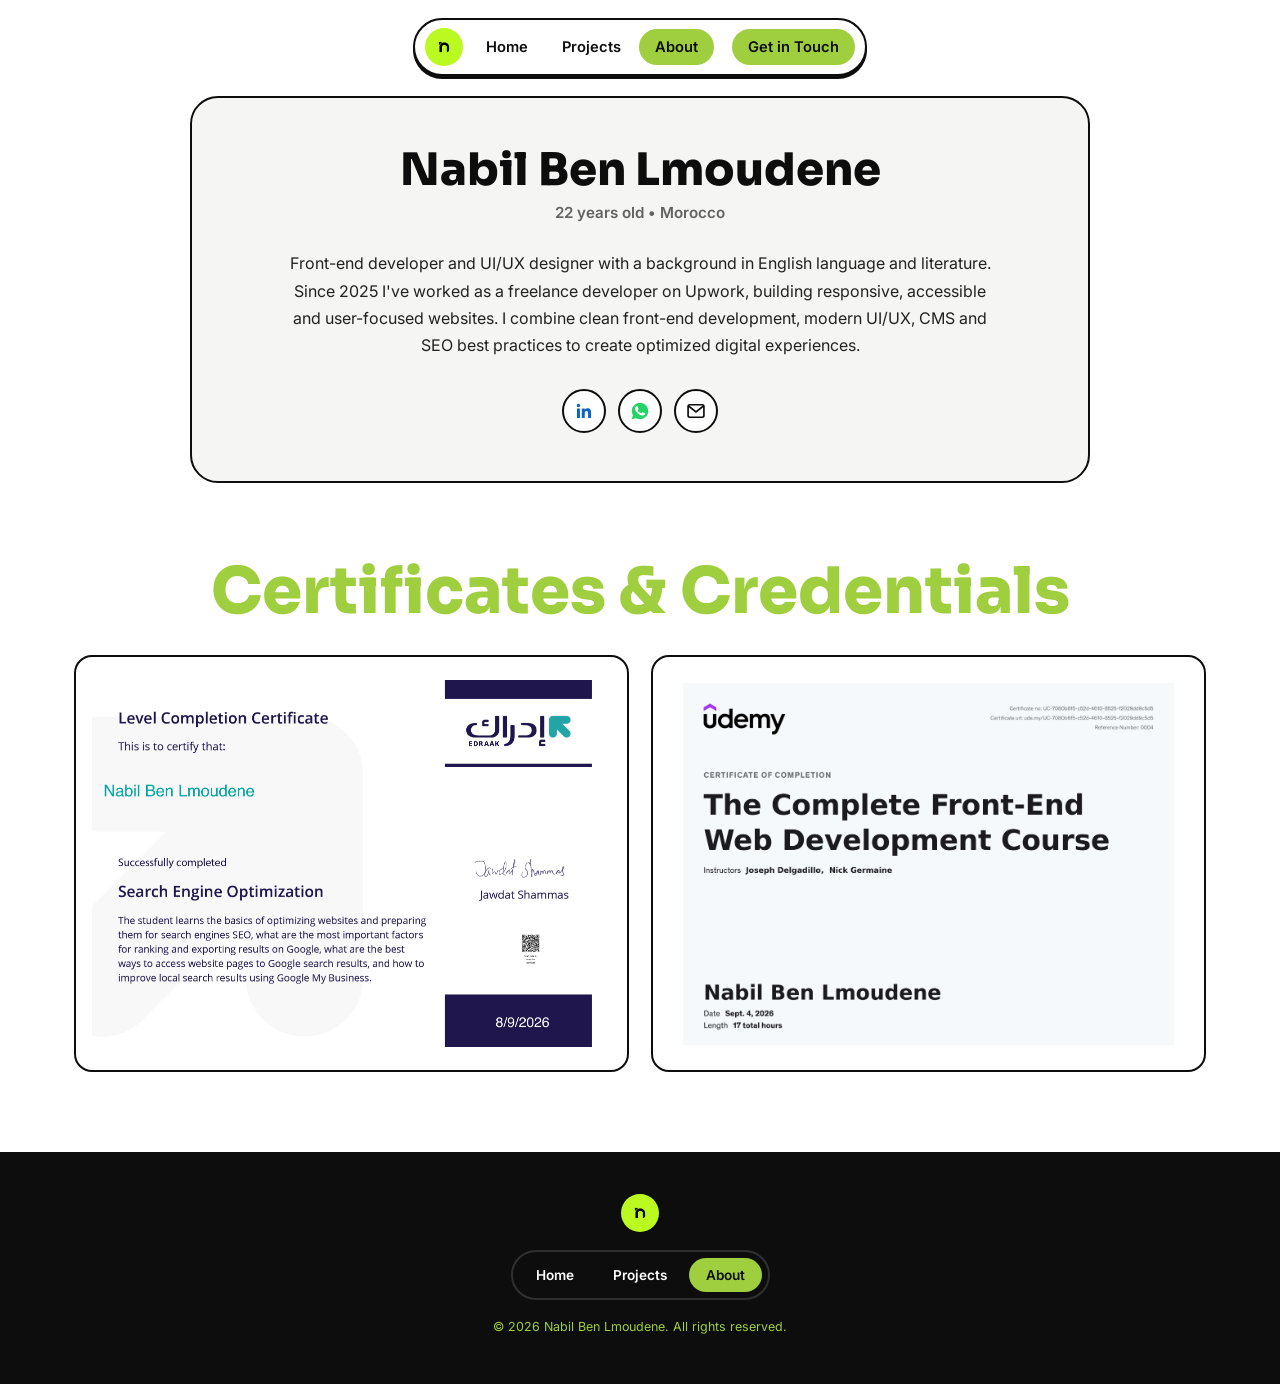
==== about.html @ f20df242 "first commit" ====
<!DOCTYPE html>
<html lang="en">
<head>
<meta charset="UTF-8">
<meta name="viewport" content="width=device-width, initial-scale=1.0">
<title>About — Nabil Ben Lmoudene</title>
<link rel="icon" type="image/png" href="assets/logo/logo.jpg" style="border-radius: 50%; width: 32px; height: 32px;">
<link rel="stylesheet" href="css/style.css">
</head>
<body>

<div class="nav-outer">
  <nav class="nav-pill">
    <img class="logo-dot" src="./assets/logo/logo.jpg" alt="Personal Logo">
    <ul class="nav-links">
      <li><a href="index.html">Home</a></li>
      <li><a href="projects.html">Projects</a></li>
      <li><a href="about.html" class="active">About</a></li>
      <li><a href="#contact" class="cta">Get in Touch</a></li>
    </ul>
  </nav>
</div>

<main>
  <div class="wrap">
    <section class="about-grid" id="contact">

      <div class="about-card">
        <h2>Nabil Ben Lmoudene</h2>
        <p class="about-meta">22 years old &bull; Morocco</p>
        <p class="about-bio">
          Front-end developer and UI/UX designer with a background in English language and literature.
          Since 2025 I've worked as a freelance developer on Upwork, building responsive, accessible and
          user-focused websites. I combine clean front-end development, modern UI/UX, CMS and SEO best
          practices to create optimized digital experiences.
        </p>

        <div class="about-social">
          <a href="https://www.linkedin.com/in/nabil-ben-lmoudene-01458a41b?utm_source=share_via&utm_content=profile&utm_medium=member_ios" target="_blank" aria-label="LinkedIn">
            <svg viewBox="0 0 24 24" fill="#0A66C2"><path d="M20.45 20.45h-3.55v-5.57c0-1.33-.02-3.03-1.85-3.03-1.86 0-2.14 1.45-2.14 2.94v5.66H9.36V9h3.41v1.56h.05c.47-.9 1.63-1.85 3.36-1.85 3.6 0 4.27 2.37 4.27 5.45v6.29zM5.34 7.43a2.06 2.06 0 1 1 0-4.12 2.06 2.06 0 0 1 0 4.12zM7.12 20.45H3.56V9h3.56v11.45z"/></svg>
          </a>
          <a href="https://wa.me/qr/6OP3KBQ5ZYI2D1" target="_blank" rel="noopener" aria-label="WhatsApp">
            <svg viewBox="0 0 24 24" fill="#25D366"><path d="M12.04 2C6.58 2 2.13 6.45 2.13 11.91c0 1.85.5 3.58 1.36 5.07L2 22l5.2-1.36a9.86 9.86 0 0 0 4.84 1.27h.01c5.46 0 9.9-4.45 9.9-9.91C21.96 6.45 17.5 2 12.04 2zm5.86 14.03c-.25.7-1.45 1.34-2 1.42-.51.08-1.15.11-1.86-.12-.43-.14-.98-.32-1.68-.63-2.96-1.28-4.9-4.26-5.04-4.46-.15-.2-1.2-1.6-1.2-3.05 0-1.45.76-2.16 1.03-2.46.27-.3.6-.37.8-.37.2 0 .4 0 .58.01.19.01.44-.07.68.52.25.6.85 2.08.92 2.23.07.15.12.33.02.53-.1.2-.15.32-.3.5-.15.18-.31.4-.44.53-.15.15-.3.31-.13.6.17.3.76 1.26 1.64 2.04 1.13 1 2.08 1.32 2.38 1.47.3.15.48.13.65-.08.18-.2.75-.87.95-1.17.2-.3.4-.25.68-.15.28.1 1.75.83 2.05.98.3.15.5.22.57.35.08.13.08.75-.17 1.44z"/></svg>
          </a>
          <a href="mailto:nabilbenlmoudene.mor@gmail.com" aria-label="Email">
            <svg viewBox="0 0 24 24" fill="none" stroke="#0d0d0d" stroke-width="2"><rect x="2.5" y="4.5" width="19" height="15" rx="2"/><path d="M3 6l9 7 9-7"/></svg>
          </a>
        </div>
      </div>

    </section>

    <section class="cert-title">
      <h2 class="section-title">
  Certificates &amp; Credentials
</h2>
    </section>

    <section class="cert-grid">
      <div class="cert-card" data-lightbox tabindex="0" role="button" aria-label="View SEO certificate full size">
        <img src="assets/Credintials/Seo Certificate.jpg" alt="SEO Certificate" onerror="this.style.display='none'; this.parentElement.querySelector('.fallback').style.display='flex'">
        <div class="preview-overlay">
          <span>SEO Certificate</span>
          <span class="preview-arrow">↗</span>
        </div>
      </div>
      <div class="cert-card" data-lightbox tabindex="0" role="button" aria-label="View Front-End certificate full size">
        <img src="assets/Credintials/Front End Certificate.jpg" alt="Front-End Development Certificate" onerror="this.style.display='none'; this.parentElement.querySelector('.fallback').style.display='flex'">
        <div class="preview-overlay">
          <span>Front-End Development Certificate</span>
          <span class="preview-arrow">↗</span>
        </div>
      </div>
    </section>
  </div>
</main>

<footer>
  <img class="logo-dot" src="./assets/logo/logo.jpg" alt="Personal Logo">
  <div class="footer-links">
    <a href="index.html">Home</a>
    <a href="projects.html">Projects</a>
    <a href="about.html" class="active">About</a>
  </div>
  <p class="footer-copy">&copy; 2026 Nabil Ben Lmoudene. All rights reserved.</p>
</footer>

<div
  class="lightbox"
  id="project-lightbox"
>

  <button
    class="lightbox-close"
    id="project-lightbox-close"
    type="button"
    aria-label="Close"
  >
    &times;
  </button>

  <button
    class="lightbox-prev"
    id="project-lightbox-prev"
    type="button"
    aria-label="Previous image"
  >
    &larr;
  </button>

  <div class="lightbox-content">

    <p
      class="lightbox-title"
      id="project-lightbox-title"
    ></p>

    <div
      class="lightbox-stage"
      id="project-lightbox-stage"
    >

      <img
        class="lightbox-image"
        id="project-lightbox-image"
        src=""
        alt=""
        draggable="false"
      >

    </div>

    <p
      class="lightbox-counter"
      id="project-lightbox-counter"
    ></p>

  </div>

  <button
    class="lightbox-next"
    id="project-lightbox-next"
    type="button"
    aria-label="Next image"
  >
    &rarr;
  </button>

</div>

<script src="js/script.js"></script>
</body>
</html>
---- css/style.css ----
/* =========================================================
   NABIL BEN LMOUDENE — PORTFOLIO
   FULL STYLESHEET
   ========================================================= */


/* =========================================================
   GOOGLE FONTS
   ========================================================= */

@import url('https://fonts.googleapis.com/css2?family=Inter:wght@400;500;600;700;800&family=Sora:wght@400;600;700;800&display=swap');


/* =========================================================
   VARIABLES
   ========================================================= */

:root {
  --white: #ffffff;
  --black: #0d0d0d;

  --olive: #9fce3e;
  --lime: #c9ff32;

  --gray-bg: #f5f5f3;
  --gray: #6d6d6d;
  --gray-light: #e9e9e6;

  --border: 2px solid var(--black);

  --radius-large: 28px;
  --radius-medium: 18px;
  --radius-small: 10px;
  --radius-pill: 999px;

  --font-heading: 'Sora', sans-serif;
  --font-body: 'Inter', sans-serif;

  --max-width: 1180px;
}


/* =========================================================
   RESET
   ========================================================= */

* {
  box-sizing: border-box;
}

html {
  scroll-behavior: smooth;
}

body {
  margin: 0;

  background: var(--white);

  color: var(--black);

  font-family: var(--font-body);

  -webkit-font-smoothing: antialiased;
}

img {
  display: block;

  max-width: 100%;
}

a {
  color: inherit;

  text-decoration: none;
}

button,
input,
textarea,
select {
  font-family: inherit;
}
.section-sub{
  display:flex;
  justify-content:center;
  font-weight:600;
}
button {
  cursor: pointer;
}


/* =========================================================
   GLOBAL WRAPPER
   ========================================================= */

.wrap {
  width: 100%;

  max-width: var(--max-width);

  margin: 0 auto 50px;

  padding: 0 24px;
}


/* =========================================================
   HEADINGS
   ========================================================= */

h1,
h2,
h3,
h4 {
  font-family: var(--font-heading);

  margin: 0;

  line-height: 1.08;
}

.section-title {
  color: var(--olive);

  font-size: clamp(2.4rem, 5vw, 4rem);

  font-weight: 800;

  line-height: 1.05;

  text-align: center;
}


/* =========================================================
   NAVIGATION
   ========================================================= */

.nav-outer {
  position: sticky;

  top: 18px;

  z-index: 100;

  display: flex;

  justify-content: center;

  padding: 0 16px;

  margin-bottom: 38px;
}

.nav-pill {
  display: flex;

  align-items: center;

  gap: 7px;

  padding: 8px 10px;

  background: var(--white);

  border: var(--border);

  border-radius: var(--radius-pill);

  box-shadow: 0 3px 0 var(--black);
}


/* Logo */

.logo-dot {
  width: 38px;
  height: 38px;

  flex-shrink: 0;

  display: flex;

  align-items: center;

  justify-content: center;

  border-radius: 50%;

  background: var(--lime);

  color: var(--black);

  font-family: var(--font-heading);

  font-size: 1.1rem;

  font-weight: 800;
}


/* Navigation links */

.nav-links {
  display: flex;

  align-items: center;

  gap: 2px;

  margin: 0;

  padding: 0;

  list-style: none;
}

.nav-links li a {
  display: inline-flex;

  align-items: center;

  justify-content: center;

  padding: 9px 16px;

  border-radius: var(--radius-pill);

  color: var(--black);

  font-size: 0.92rem;

  font-weight: 600;

  transition:
    background 0.2s ease,
    color 0.2s ease,
    transform 0.2s ease;
}

.nav-links li a:hover {
  background: var(--gray-light);
}

.nav-links li a.active {
  background: var(--olive);
}


/* Space before Get In Touch */

.nav-links li:last-child {
  margin-left: 16px;
}

.nav-links li:last-child a {
  background: var(--olive);
}

.nav-links li:last-child a:hover {
  background: var(--black);

  color: var(--lime);
}


/* Mobile toggle */

.nav-toggle {
  display: none;
}


/* =========================================================
   HOME — HERO
   ========================================================= */

.hero-panel {
  position: relative;

  overflow: hidden;

  padding: 65px 40px 55px;

  border: var(--border);

  border-radius: var(--radius-large);

  background: var(--white);
}

.hero-grid {
  display: grid;

  grid-template-columns: 1fr;

  align-items: center;

  justify-items: center;
}

.hero-left {
  width: 100%;

  max-width: 850px;

  margin: 0 auto;

  text-align: center;
}


/* Hello */

.eyebrow {
  display: flex;

  align-items: center;

  justify-content: center;

  gap: 10px;

  margin-bottom: 18px;

  color: #666;

  font-size: 0.95rem;

  font-weight: 600;
}

.eyebrow::before {
  content: '';

  width: 22px;
  height: 2px;

  background: var(--olive);
}


/* Hero heading */

.hero-left h1 {
  margin: 0 auto;

  max-width: 850px;

  font-family: var(--font-heading);

  font-size: clamp(2.6rem, 6vw, 4.5rem);

  font-weight: 700;

  line-height: 1.05;

  text-align: center;
}

.hero-left h1 span {
  color: var(--olive);
}


/* Hero role */

.hero-role {
  margin-top: 18px;

  color: #333;

  font-size: 1rem;

  font-weight: 600;

  line-height: 1.5;

  text-align: center;
}


/* Description */

.hero-quote {
  width: 100%;

  max-width: 650px;

  margin: 32px auto 0;

  text-align: center;
}

.hero-quote .mark {
  display: block;

  margin-bottom: 7px;

  color: var(--olive);

  font-family: var(--font-heading);

  font-size: 2.5rem;

  font-weight: 800;

  line-height: 1;
}

.hero-quote p {
  margin: 0;

  color: #333;

  font-size: 1rem;

  font-weight: 500;

  line-height: 1.7;

  text-align: center;
}


/* Scroll */

.scroll-cue {
  margin-top: 35px;

  color: #333;

  font-size: 0.8rem;

  font-weight: 700;

  text-align: center;
}

.scroll-cue span {
  display: block;

  margin-top: 7px;

  color: var(--olive);

  animation: scrollBob 1.5s ease-in-out infinite;
}

@keyframes scrollBob {
  0%,
  100% {
    transform: translateY(0);
  }

  50% {
    transform: translateY(6px);
  }
}


/* =========================================================
   REMOVE HERO CIRCLE / PORTRAIT
   ========================================================= */

.hero-portrait,
.hero-portrait .blob,
.hero-portrait img,
.hero-social {
  display: none !important;
}


/* =========================================================
   MARQUEE
   ========================================================= */

.marquee-strip {
  width: 100%;

  overflow: hidden;

  padding: 18px 0;
}

.marquee-track {
  display: flex;

  align-items: center;

  gap: 60px;

  width: max-content;

  animation: marquee 30s linear infinite;
}

@keyframes marquee {
  from {
    transform: translateX(0);
  }

  to {
    transform: translateX(-50%);
  }
}

@media (prefers-reduced-motion: reduce) {
  .marquee-track {
    animation: none;
  }
}

.tool-logo {
  display: flex;

  align-items: center;

  gap: 9px;

  white-space: nowrap;

  color: #222;

  font-size: 0.95rem;

  font-weight: 700;
}

.tool-logo .chip {
  width: 30px;
  height: 30px;

  display: flex;

  align-items: center;

  justify-content: center;

  border-radius: 8px;

  color: white;

  font-size: 0.8rem;

  font-weight: 800;
}
.react{
  width: auto;
  height: 30px;
}
.figma{
  width: auto;
  height: 40px;}
  .drupal{
  width: auto;
  height: 30px;
}
.react-logo{
  width: auto;
  height: 60px;
}

/* =========================================================
   TOOLKIT
   ========================================================= */

.toolkit-panel {
  margin-top: 60px;

  padding: 45px 40px 50px;

  border: var(--border);

  border-radius: var(--radius-large);
}

.toolkit-grid {
  display: grid;

  grid-template-columns: repeat(3, 1fr);

  gap: 20px;

  margin-top: 35px;
}

.toolkit-col {
  display: flex;

  flex-direction: column;

  gap: 20px;
}

.toolkit-box {
  padding: 18px;

  border: var(--border);

  border-radius: var(--radius-medium);

  background: var(--gray-bg);
}

.toolkit-box h4 {
  margin: 0 0 15px;

  font-size: 0.78rem;

  font-weight: 700;
}

.icon-grid {
  display: grid;

  grid-template-columns: repeat(3, 1fr);

  gap: 10px;
}

.icon-chip {
  min-height: 88px;

  display: flex;

  flex-direction: column;

  align-items: center;

  justify-content: center;

  gap: 6px;

  border-radius: 10px;

  color: var(--black);

  font-size: 0.68rem;

  font-weight: 800;

  text-align: center;
}

.icon-chip img {
  width: 32px;
  height: 32px;

  object-fit: contain;
}
.icon-chip .react-logo{
  width: auto;
  height: 30px;
}
.icon-chip .drupal{
  width: auto;
  height: 30px;
}
.icon-chip .figma{
  width: auto;
  height: 50px;
}

/* =========================================================
   PROJECTS PAGE
   ========================================================= */

.projects-hero {
  padding: 15px 0 10px;
}


/* Filter */

.toggle-group {
  display: flex;

  justify-content: center;

  margin: 28px auto 55px;
}

.toggle-group .inner {
  display: flex;

  gap: 6px;

  padding: 6px;

  border: var(--border);

  border-radius: var(--radius-pill);
}

.toggle-group button {
  padding: 10px 23px;

  border: none;

  border-radius: var(--radius-pill);

  background: transparent;

  color: var(--black);

  font-size: 0.9rem;

  font-weight: 700;

  transition:
    background 0.2s ease,
    color 0.2s ease;
}

.toggle-group button:hover {
  background: var(--gray-light);
}

.toggle-group button.active {
  background: var(--black);

  color: var(--lime);
}


/* =========================================================
   PROJECT GRID
   ========================================================= */

.project-grid {
  display: grid;

  grid-template-columns: repeat(2, minmax(0, 1fr));

  gap: 45px 30px;

  padding-bottom: 30px;
}


/* Project */

.project-card {
  min-width: 0;
}

.project-label {
  margin: 0 0 10px;

  color: var(--black);

  font-size: 0.85rem;

  font-weight: 700;
}


/* =========================================================
   PROJECT IMAGE / PREVIEW
   ========================================================= */

.project-media {
  position: relative;

  overflow: hidden;

  width: 100%;

  aspect-ratio: 16 / 10;

  border: var(--border);

  border-radius: var(--radius-medium);

  background: var(--gray-bg);

  cursor: pointer;
}

.project-media img {
  width: 100%;
  height: 100%;

  object-fit: cover;

  transition: transform 0.35s ease;
}

.project-media:hover img {
  transform: scale(1.035);
}


/* Preview overlay */

.preview-overlay {
  position: absolute;

  inset: 0;

  display: flex;

  align-items: flex-end;

  justify-content: space-between;

  padding: 18px;

  background:
    linear-gradient(
      to top,
      rgba(0, 0, 0, 0.72),
      rgba(0, 0, 0, 0)
    );

  color: var(--white);

  opacity: 0;

  transition: opacity 0.25s ease;
}

.project-media:hover .preview-overlay {
  opacity: 1;
}

.preview-overlay span:first-child {
  font-size: 0.82rem;

  font-weight: 700;
}

.preview-arrow {
  width: 38px;
  height: 38px;

  display: flex;

  align-items: center;

  justify-content: center;

  border-radius: 50%;

  background: var(--lime);

  color: var(--black);

  font-size: 1.1rem;

  font-weight: 800;
}


/* =========================================================
   PROJECT DESCRIPTION
   ========================================================= */

.project-desc {
  margin: 13px 0 0;

  color: var(--black);

  font-size: 1rem;

  font-weight: 700;

  line-height: 1.4;
}


/* =========================================================
   PROJECT TAGS
   ========================================================= */

.project-tags {
  display: flex;

  flex-wrap: wrap;

  gap: 8px;

  margin-top: 10px;
}

.project-tags span {
  display: inline-flex;

  align-items: center;

  padding: 5px 12px;

  border: 2px solid var(--black);

  border-radius: var(--radius-pill);

  background: var(--white);

  color: var(--black);

  font-size: 0.7rem;

  font-weight: 700;
}


/* =========================================================
   LIVE WEBSITE BUTTON
   ========================================================= */

.live-project-btn {
  display: inline-flex;

  align-items: center;

  justify-content: center;

  gap: 8px;

  margin-top: 15px;

  padding: 10px 18px;

  border: 2px solid var(--black);

  border-radius: var(--radius-pill);

  background: var(--olive);

  color: var(--black);

  font-size: 0.82rem;

  font-weight: 700;

  transition:
    transform 0.2s ease,
    background 0.2s ease,
    color 0.2s ease;
}

.live-project-btn:hover {
  transform: translateY(-2px);

  background: var(--black);

  color: var(--lime);
}

.live-project-btn span {
  font-size: 1rem;

  font-weight: 800;
}


/* =========================================================
   ABOUT PAGE
   ========================================================= */

.about-grid {
  display: block;

  width: 100%;
}

.about-card {
  width: 100%;

  max-width: 900px;

  margin: 0 auto;

  padding: 48px 55px;

  border: var(--border);

  border-radius: var(--radius-large);

  background: var(--gray-bg);

  text-align: center;
}

.about-card h2 {
  font-size: clamp(2rem, 4vw, 2.8rem);

  font-weight: 800;
}

.about-meta {
  margin: 9px 0 0;

  color: #626262;

  font-size: 0.95rem;

  font-weight: 600;
}

.about-bio {
  width: 100%;

  max-width: 720px;

  margin: 28px auto 0;

  color: #222;

  font-size: 1rem;

  line-height: 1.7;

  text-align: center;
}

.about-social {
  display: flex;

  align-items: center;

  justify-content: center;

  gap: 12px;

  margin-top: 30px;
}

.about-social a {
  width: 44px;
  height: 44px;

  display: flex;

  align-items: center;

  justify-content: center;

  border: var(--border);

  border-radius: 50%;

  background: var(--white);

  transition:
    transform 0.2s ease,
    background 0.2s ease;
}

.about-social a:hover {
  transform: translateY(-3px);

  background: var(--olive);
}

.about-social svg {
  width: 20px;
  height: 20px;
}


/* If an old About image remains */

.about-photo {
  display: none !important;
}


/* =========================================================
   CERTIFICATES
   ========================================================= */

.cert-title {
  margin-top: 75px;

  margin-bottom: 30px;
}

.cert-title .section-title {
  margin: 0;
}

.cert-grid {
  display: grid;

  grid-template-columns: repeat(2, minmax(0, 1fr));

  gap: 22px;

  padding-bottom: 30px;
}

.cert-card {
  position: relative;

  overflow: hidden;

  width: 100%;

  aspect-ratio: 4 / 3;

  display: flex;

  align-items: center;

  justify-content: center;

  padding: 16px;

  border: var(--border);

  border-radius: var(--radius-medium);

  background: var(--white);

  cursor: zoom-in;
}

.cert-card img {
  max-width: 100%;
  max-height: 100%;

  width: auto;
  height: auto;

  object-fit: contain;

  transition: transform 0.3s ease;
}

.cert-card:hover img {
  transform: scale(1.03);
}

.cert-card:hover .preview-overlay,
.cert-card:focus-visible .preview-overlay {
  opacity: 1;
}

.cert-card:focus-visible {
  outline: 3px solid var(--olive);
  outline-offset: 4px;
}


/* ============================================================
   LIGHTBOX VIEWPORT
   ============================================================ */

.lightbox {
  position: fixed !important;
  inset: 0 !important;
  z-index: 99999 !important;
  width: 100vw !important;
  height: 100dvh !important;
  max-width: none !important;
  max-height: none !important;
  padding: 72px 88px 76px !important;
  display: none !important;
  align-items: center;
  justify-content: center;
  background: rgba(0, 0, 0, 0.94) !important;
  overflow: hidden !important;
}

.lightbox.open {
  display: flex !important;
}

.lightbox-content {
  position: relative;
  z-index: 2;
  width: min(1120px, calc(100vw - 176px)) !important;
  height: calc(100dvh - 148px) !important;
  max-width: none !important;
  max-height: none !important;
  display: flex;
  flex-direction: column;
  align-items: center;
  justify-content: center;
  gap: 10px;
  margin: 0 !important;
  padding: 0 !important;
  overflow: visible !important;
}

.lightbox-title {
  flex: 0 0 auto;
  max-width: 90%;
  margin: 0;
  color: var(--white) !important;
  font-family: var(--font-heading);
  font-size: 1rem;
  font-weight: 700;
  line-height: 1.3;
  text-align: center;
}

/* THIS is the important part: the stage is the viewport for the zoomed image. */
.lightbox-stage {
  position: relative;
  flex: 1 1 auto;
  width: 100%;
  min-width: 0;
  min-height: 0;
  height: 100%;
  display: flex;
  align-items: center;
  justify-content: center;
  overflow: hidden;
  touch-action: none;
  user-select: none;
  -webkit-user-select: none;
  cursor: default;
}

.lightbox-stage.is-zoomed {
  cursor: grab;
}

.lightbox-stage.is-zoomed:active {
  cursor: grabbing;
}

.lightbox-image,
.lightbox > img {
  position: relative;
  z-index: 1;
  flex: 0 0 auto;
  display: block !important;
  width: auto !important;
  height: auto !important;
  max-width: 100% !important;
  max-height: 100% !important;
  min-width: 0 !important;
  min-height: 0 !important;
  object-fit: contain !important;
  border: 2px solid var(--white) !important;
  border-radius: 12px !important;
  background: var(--white);
  box-shadow: 0 20px 60px rgba(0, 0, 0, 0.5);
  transform: translate3d(0, 0, 0) scale(1);
  transform-origin: center center;
  transition: transform 0.18s ease;
  user-select: none;
  -webkit-user-select: none;
  -webkit-user-drag: none;
  touch-action: none;
}

.lightbox-image.is-zoomed {
  cursor: grab;
}

.lightbox-image.is-dragging {
  cursor: grabbing;
}

.lightbox-counter {
  flex: 0 0 auto;
  margin: 0;
  color: var(--white) !important;
  font-size: 0.8rem;
  font-weight: 700;
  line-height: 1;
}

/* ============================================================
   ZOOM CONTROLS
   ============================================================ */

.zoom-controls {
  position: fixed;
  left: 50%;
  bottom: 18px;
  z-index: 100005;
  transform: translateX(-50%);
  display: flex;
  align-items: center;
  gap: 4px;
  padding: 6px;
  border: 2px solid var(--white);
  border-radius: 999px;
  background: rgba(13, 13, 13, 0.96);
  box-shadow: 0 10px 30px rgba(0, 0, 0, 0.4);
}

.zoom-controls button,
.zoom-controls .zoom-level {
  min-width: 38px;
  height: 34px;
  display: inline-flex;
  align-items: center;
  justify-content: center;
  padding: 0 10px;
  border: 0;
  border-radius: 999px;
  background: transparent;
  color: var(--white);
  font-family: var(--font-body);
  font-size: 0.8rem;
  font-weight: 800;
}

.zoom-controls button {
  cursor: pointer;
}

.zoom-controls button:hover,
.zoom-controls button:focus-visible {
  background: var(--lime);
  color: var(--black);
  outline: none;
}

.zoom-controls .zoom-level {
  min-width: 62px;
}

/* ============================================================
   CLOSE + GALLERY ARROWS
   ============================================================ */

.lightbox-close {
  position: fixed !important;
  top: 18px !important;
  right: 22px !important;
  z-index: 100006 !important;
  width: 46px !important;
  height: 46px !important;
  display: flex !important;
  align-items: center;
  justify-content: center;
  padding: 0;
  border: 2px solid var(--black) !important;
  border-radius: 50%;
  background: var(--white) !important;
  color: var(--black) !important;
  font-size: 1.5rem;
  font-weight: 800;
  line-height: 1;
  cursor: pointer;
}

.lightbox-close:hover,
.lightbox-close:focus-visible {
  background: var(--lime) !important;
  outline: none;
  transform: scale(1.05);
}

.lightbox-prev,
.lightbox-next {
  position: fixed !important;
  top: 50% !important;
  z-index: 100005 !important;
  width: 48px !important;
  height: 48px !important;
  display: flex !important;
  align-items: center;
  justify-content: center;
  padding: 0;
  border: 2px solid var(--black) !important;
  border-radius: 50%;
  background: var(--white) !important;
  color: var(--black) !important;
  font-size: 1.25rem;
  font-weight: 800;
  line-height: 1;
  cursor: pointer;
  transform: translateY(-50%);
}

.lightbox-prev { left: 22px !important; }
.lightbox-next { right: 22px !important; }

.lightbox-prev:hover,
.lightbox-next:hover,
.lightbox-prev:focus-visible,
.lightbox-next:focus-visible {
  background: var(--lime) !important;
  outline: none;
}

/* ============================================================
   FOOTER — always full width and pushed down on short pages
   ============================================================ */

footer {
  position: relative;
  width: 100% !important;
  min-width: 100% !important;
  display: flex;
  flex-direction: column;
  align-items: center;
  justify-content: center;
  gap: 18px;
  margin-top: auto !important;
  padding: 42px 24px 48px !important;
  background: var(--black) !important;
  text-align: center;
  overflow: hidden;
}

footer .logo-dot {
  width: 38px;
  height: 38px;
  flex-shrink: 0;
  border-radius: 50%;
  object-fit: cover;
}

.footer-links {
  display: flex;
  align-items: center;
  justify-content: center;
  gap: 5px;
  padding: 6px;
  border: 2px solid #303030;
  border-radius: var(--radius-pill);
}

.footer-links a {
  display: inline-flex;
  align-items: center;
  justify-content: center;
  padding: 9px 17px;
  border-radius: var(--radius-pill);
  color: var(--white);
  font-size: 0.85rem;
  font-weight: 600;
  white-space: nowrap;
}

.footer-links a:hover {
  background: #303030;
}

.footer-links a.active {
  background: var(--olive);
  color: var(--black);
}

.footer-copy {
  margin: 0;
  color: var(--olive);
  font-size: 0.78rem;
  line-height: 1.5;
  text-align: center;
}

/* ============================================================
   RESPONSIVE
   ============================================================ */

@media (max-width: 900px) {
  .lightbox {
    padding: 64px 58px 72px !important;
  }

  .lightbox-content {
    width: calc(100vw - 116px) !important;
    height: calc(100dvh - 136px) !important;
  }

  .lightbox-prev { left: 10px !important; }
  .lightbox-next { right: 10px !important; }
}

@media (max-width: 700px) {
  .project-grid {
    grid-template-columns: 1fr;
  }

  .lightbox {
    padding: 54px 8px 72px !important;
  }

  .lightbox-content {
    width: calc(100vw - 16px) !important;
    height: calc(100dvh - 126px) !important;
  }

  .lightbox-image,
  .lightbox > img {
    max-width: 100% !important;
    max-height: 100% !important;
    border-radius: 8px !important;
  }

  .lightbox-close {
    top: 9px !important;
    right: 10px !important;
    width: 40px !important;
    height: 40px !important;
    font-size: 1.2rem;
  }

  .lightbox-prev,
  .lightbox-next {
    width: 38px !important;
    height: 38px !important;
    font-size: 1rem;
  }

  .lightbox-prev { left: 5px !important; }
  .lightbox-next { right: 5px !important; }

  .zoom-controls {
    bottom: 10px;
    max-width: calc(100vw - 16px);
  }

  .zoom-controls button,
  .zoom-controls .zoom-level {
    min-width: 34px;
    height: 32px;
    padding: 0 8px;
  }

  footer {
    width: 100% !important;
    margin-top: auto !important;
    padding: 35px 16px 40px !important;
  }
}

@media (max-width: 480px) {
  .zoom-controls .zoom-reset {
    padding: 0 7px;
  }

  .footer-links a {
    padding: 8px 9px;
    font-size: 0.72rem;
  }
}
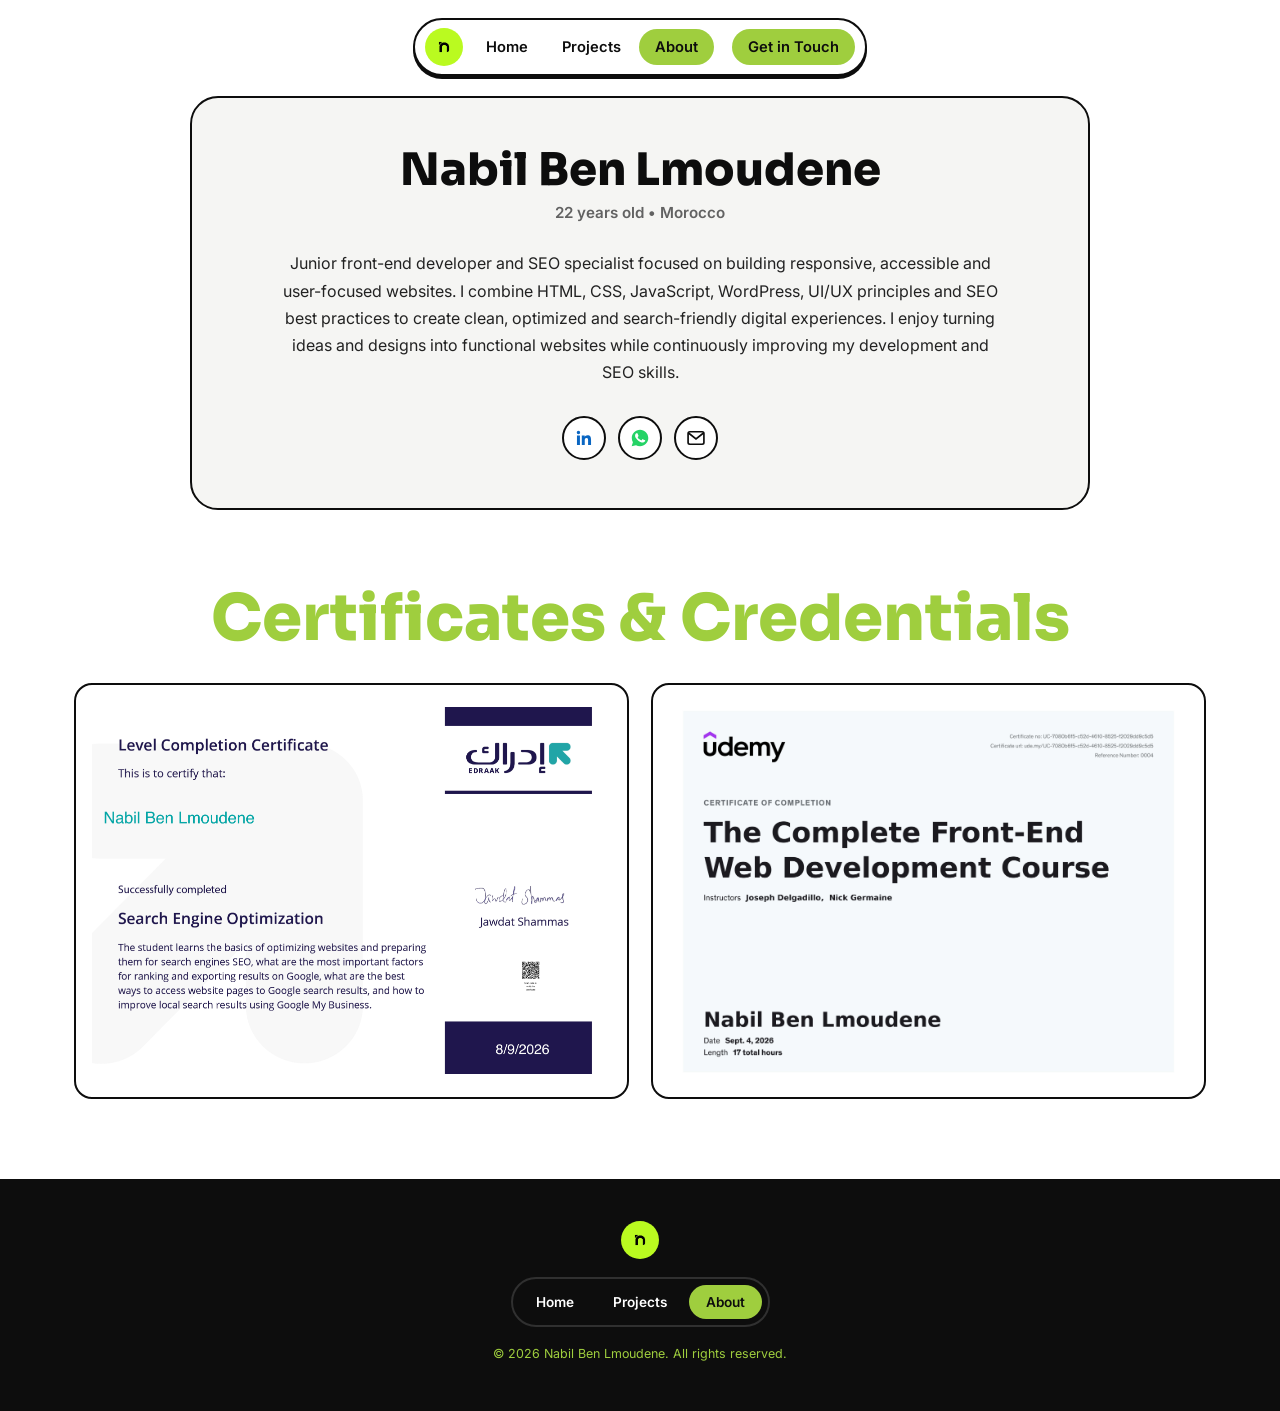
==== commit cc2ed064: "last push" ====
--- a/about.html
+++ b/about.html
@@ -29,10 +29,7 @@
         <h2>Nabil Ben Lmoudene</h2>
         <p class="about-meta">22 years old &bull; Morocco</p>
         <p class="about-bio">
-          Front-end developer and UI/UX designer with a background in English language and literature.
-          Since 2025 I've worked as a freelance developer on Upwork, building responsive, accessible and
-          user-focused websites. I combine clean front-end development, modern UI/UX, CMS and SEO best
-          practices to create optimized digital experiences.
+          Junior front-end developer and SEO specialist focused on building responsive, accessible and user-focused websites. I combine HTML, CSS, JavaScript, WordPress, UI/UX principles and SEO best practices to create clean, optimized and search-friendly digital experiences. I enjoy turning ideas and designs into functional websites while continuously improving my development and SEO skills.
         </p>
 
         <div class="about-social">
